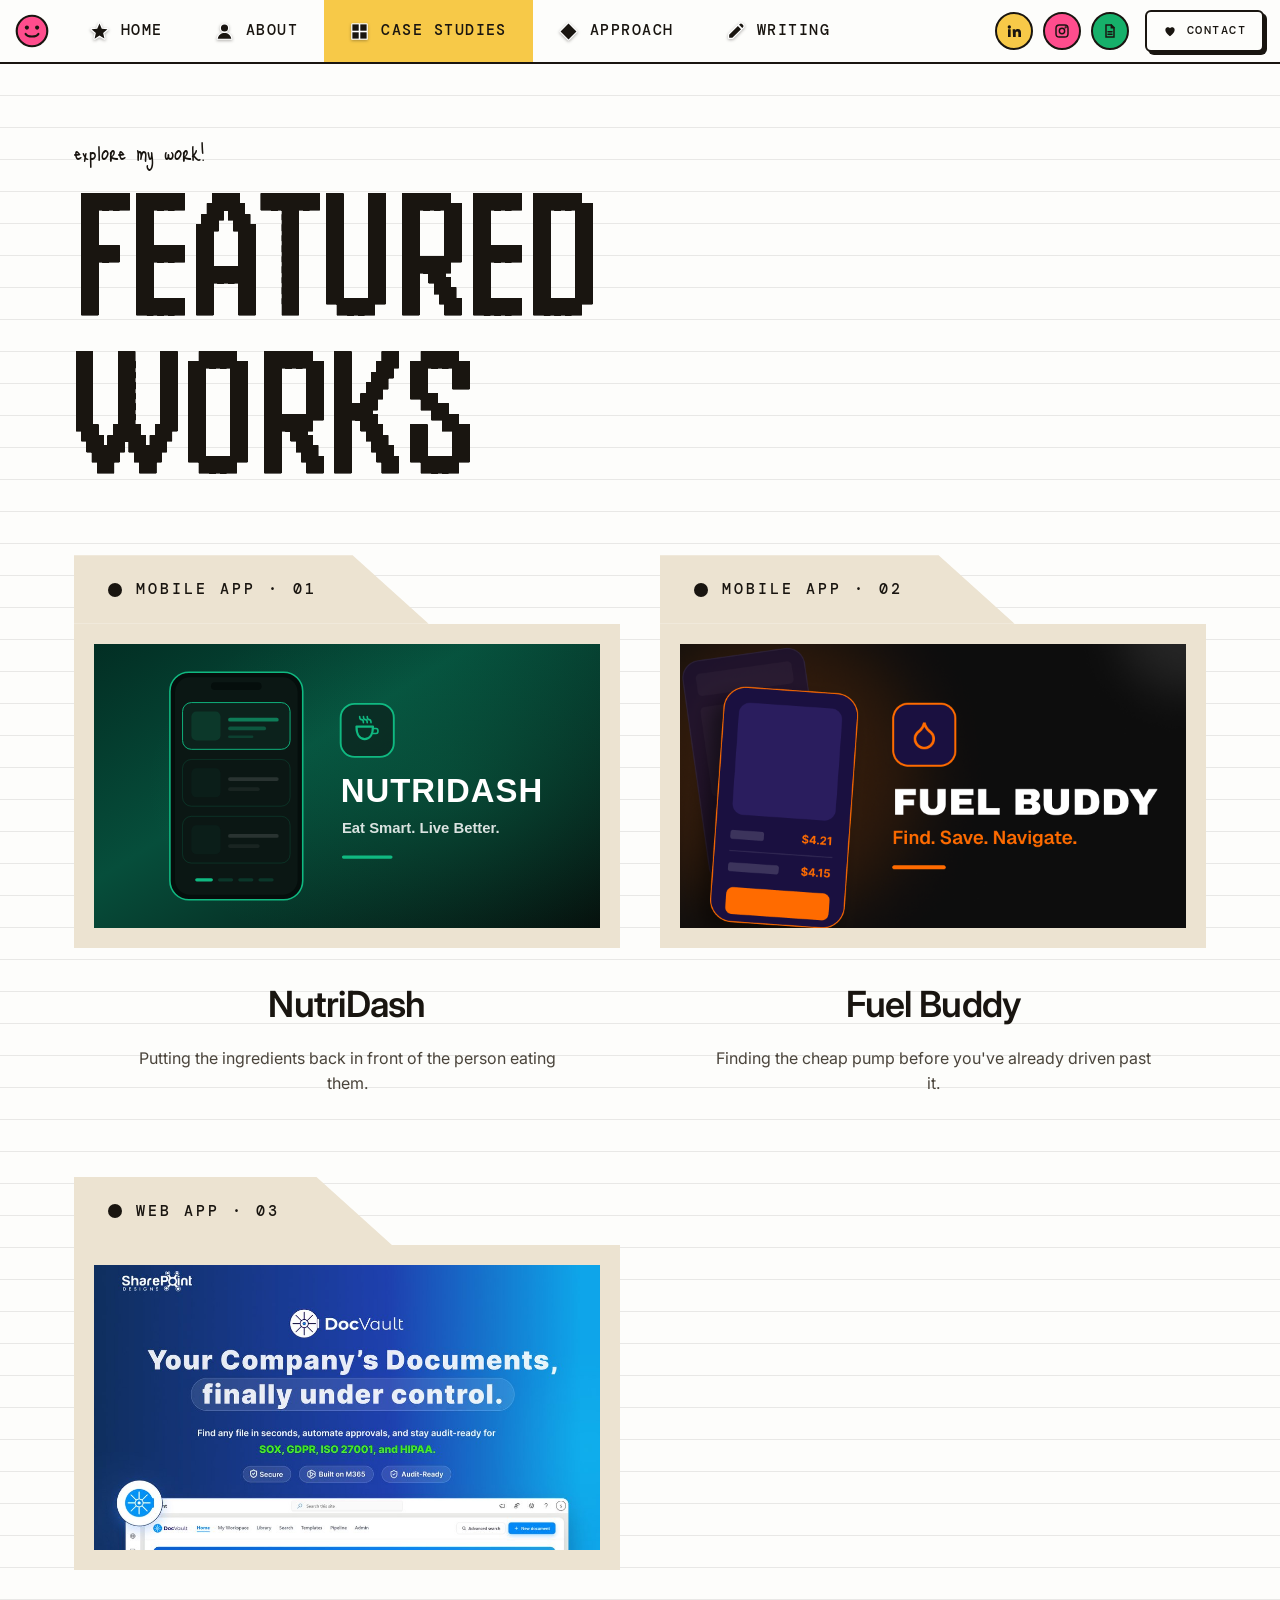
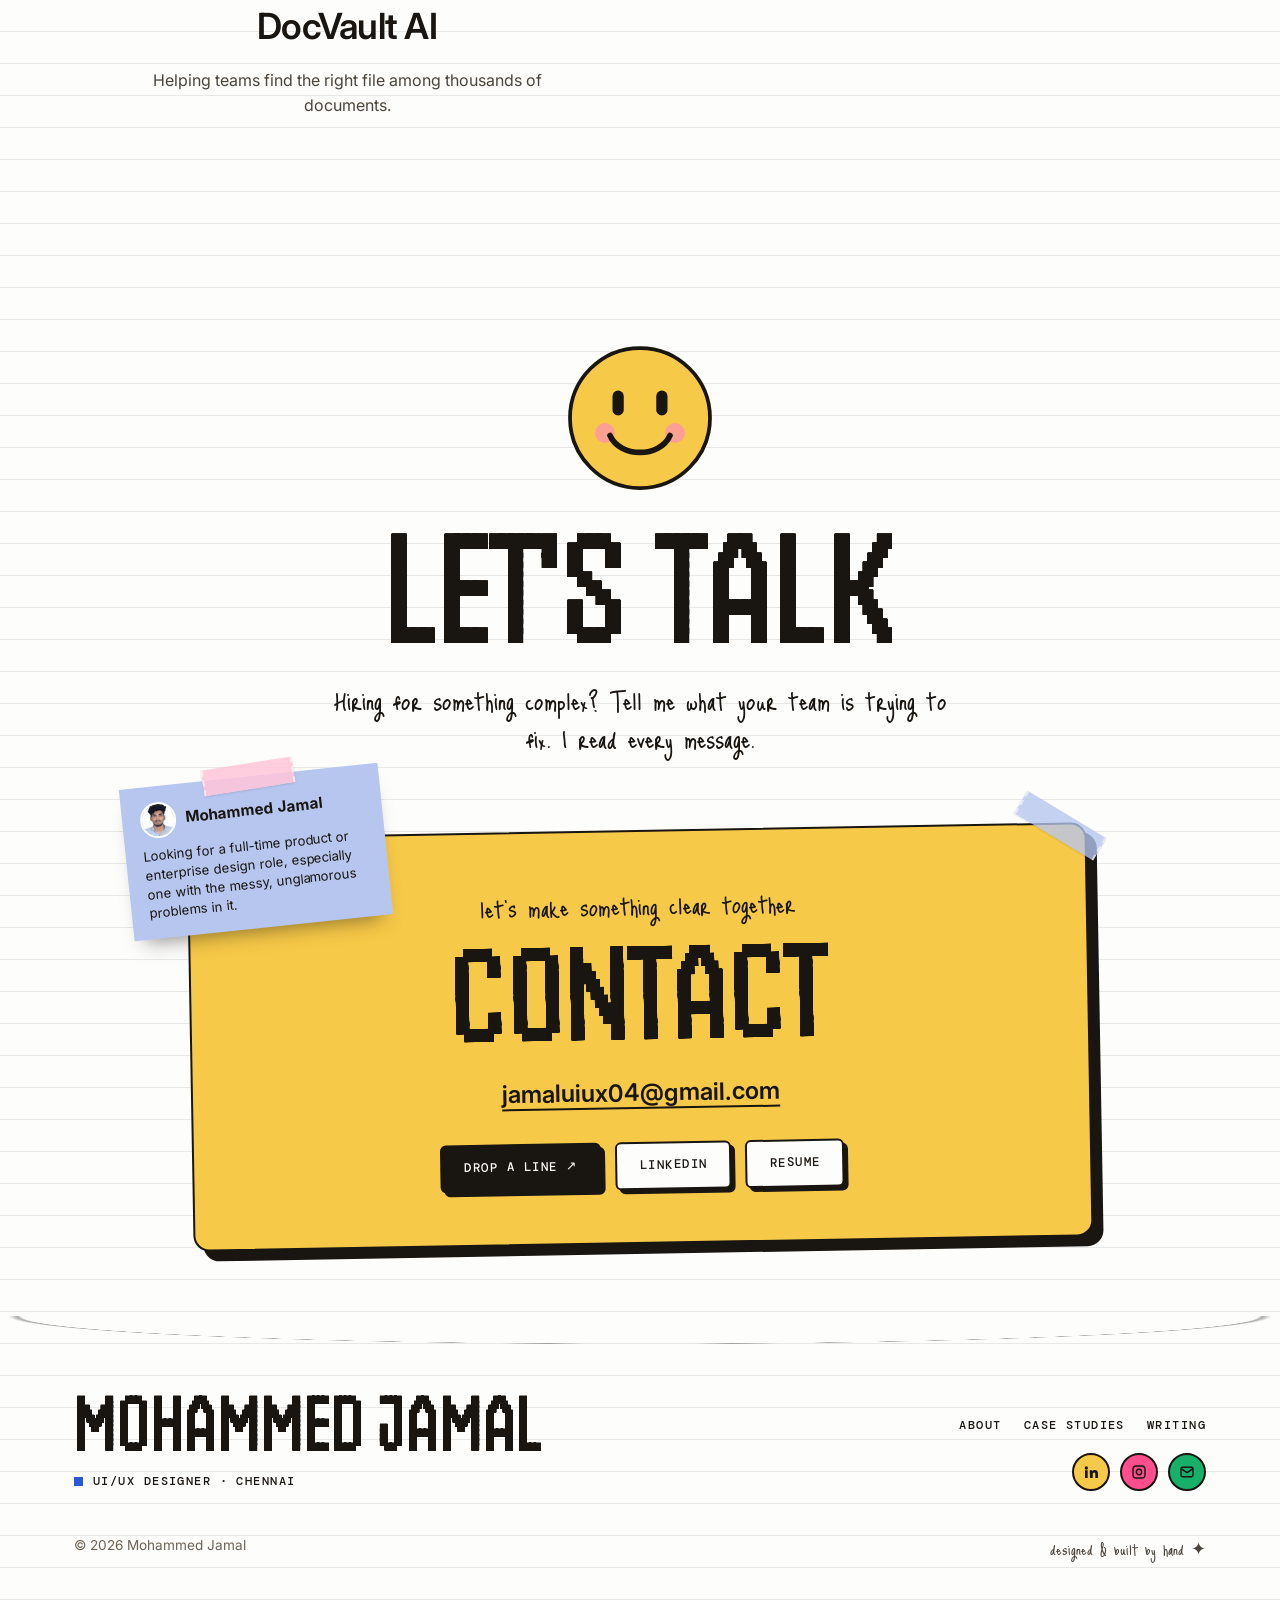
==== case-studies.html @ 912f5970 "Add a Case Studies page and make the About text readable The new case-studies.html lists the three p" ====
<!DOCTYPE html>
<html lang="en">
<head>
    <meta charset="UTF-8">
    <meta name="viewport" content="width=device-width, initial-scale=1.0">
    <title>Case Studies | Mohammed Jamal</title>
    <meta name="description" content="Case studies by Mohammed Jamal: NutriDash, Fuel Buddy and DocVault AI.">
    <link rel="icon" type="image/svg+xml" href="favicon.svg">
    <link rel="preconnect" href="https://fonts.googleapis.com">
    <link rel="preconnect" href="https://fonts.gstatic.com" crossorigin>
    <link href="https://fonts.googleapis.com/css2?family=Inter:wght@400;500;600;700&family=Just+Me+Again+Down+Here&family=Handjet:wght@100..900&family=DM+Mono:wght@400;500&display=swap" rel="stylesheet">
    <link rel="stylesheet" href="css/crayon.css?v=20">
</head>
<body>
    <a href="#main" class="skip">Skip to content</a>

    <!-- Nav -->
    <header class="nav">
        <div class="nav-left">
            <a href="index.html#top" class="nav-logo" aria-label="Mohammed Jamal, home">
                <svg viewBox="0 0 40 40" aria-hidden="true"><circle cx="20" cy="20" r="18" fill="#ff4d8d" stroke="#191510" stroke-width="2.5"/><circle cx="14" cy="16" r="2.4" fill="#191510"/><circle cx="26" cy="16" r="2.4" fill="#191510"/><path d="M12.5 23.5c2 4 13 4 15 0" fill="none" stroke="#191510" stroke-width="2.5" stroke-linecap="round"/></svg>
            </a>
            <ul class="nav-tabs">
                <li><a href="index.html#top"><svg viewBox="0 0 24 24" fill="currentColor" aria-hidden="true"><path d="m12 2 2.9 6.6 7.1.6-5.4 4.7 1.6 7L12 17.2 5.8 21l1.6-7L2 9.2l7.1-.6z"/></svg><span>Home</span></a></li>
                <li><a href="index.html#about"><svg viewBox="0 0 24 24" fill="currentColor" aria-hidden="true"><circle cx="12" cy="7.5" r="4.5"/><path d="M3.5 21c.8-4.6 4.2-7 8.5-7s7.7 2.4 8.5 7z"/></svg><span>About</span></a></li>
                <li><a href="case-studies.html" class="active" aria-current="page"><svg viewBox="0 0 24 24" fill="currentColor" aria-hidden="true"><rect x="3" y="3" width="8" height="8"/><rect x="13" y="3" width="8" height="8"/><rect x="3" y="13" width="8" height="8"/><rect x="13" y="13" width="8" height="8"/></svg><span>Case Studies</span></a></li>
                <li><a href="index.html#approach"><svg viewBox="0 0 24 24" fill="currentColor" aria-hidden="true"><path d="M12 2 22 12 12 22 2 12z"/></svg><span>Approach</span></a></li>
                <li><a href="index.html#writing"><svg viewBox="0 0 24 24" fill="currentColor" aria-hidden="true"><path d="M4 20h4L19 9l-4-4L4 16zM16.5 3.5l4 4 1-1a2 2 0 0 0 0-2.8l-1.2-1.2a2 2 0 0 0-2.8 0z"/></svg><span>Writing</span></a></li>
            </ul>
        </div>
        <div class="nav-right">
            <a class="social y" href="https://www.linkedin.com/in/mohammed-jamal-217b0b106" target="_blank" rel="noopener" aria-label="LinkedIn"><svg viewBox="0 0 24 24" fill="currentColor" aria-hidden="true"><path d="M4.98 3.5a2.5 2.5 0 1 1 0 5 2.5 2.5 0 0 1 0-5M3 9.5h4V21H3zm7 0h3.8v1.6h.1c.5-1 1.8-2 3.8-2 4 0 4.8 2.6 4.8 6V21h-4v-5.2c0-1.3 0-2.9-1.8-2.9s-2.1 1.4-2.1 2.8V21h-4z"/></svg></a>
            <a class="social p" href="https://www.instagram.com/jamal_bikon/" target="_blank" rel="noopener" aria-label="Instagram"><svg viewBox="0 0 24 24" fill="none" stroke="currentColor" stroke-width="2.2" aria-hidden="true"><rect x="3" y="3" width="18" height="18" rx="5"/><circle cx="12" cy="12" r="4"/><circle cx="17.5" cy="6.5" r=".6" fill="currentColor"/></svg></a>
            <a class="social g" href="assets/MohammedJamal_Resume.pdf" target="_blank" rel="noopener" aria-label="Resume (PDF)"><svg viewBox="0 0 24 24" fill="none" stroke="currentColor" stroke-width="2.2" stroke-linecap="round" aria-hidden="true"><path d="M14 3H6v18h12V7z"/><path d="M14 3v4h4M9 13h6M9 17h6"/></svg></a>
            <a class="btn btn-paper nav-contact" href="#contact"><svg width="14" height="14" viewBox="0 0 24 24" fill="currentColor" aria-hidden="true"><path d="M12 21s-8-5.2-8-11a4.5 4.5 0 0 1 8-2.8A4.5 4.5 0 0 1 20 10c0 5.8-8 11-8 11"/></svg>Contact</a>
            <button class="burger" id="burger" aria-label="Menu" aria-expanded="false" aria-controls="mobMenu"><span></span><span></span></button>
        </div>
    </header>
    <nav class="mob-menu" id="mobMenu" aria-label="Mobile">
        <a href="index.html#about">About</a>
        <a href="case-studies.html">Case Studies</a>
        <a href="index.html#approach">Approach</a>
        <a href="index.html#writing">Writing</a>
        <a href="#contact">Contact</a>
        <div class="mob-socials">
            <a class="social y" href="https://www.linkedin.com/in/mohammed-jamal-217b0b106" target="_blank" rel="noopener" aria-label="LinkedIn"><svg viewBox="0 0 24 24" fill="currentColor" aria-hidden="true"><path d="M4.98 3.5a2.5 2.5 0 1 1 0 5 2.5 2.5 0 0 1 0-5M3 9.5h4V21H3zm7 0h3.8v1.6h.1c.5-1 1.8-2 3.8-2 4 0 4.8 2.6 4.8 6V21h-4v-5.2c0-1.3 0-2.9-1.8-2.9s-2.1 1.4-2.1 2.8V21h-4z"/></svg></a>
            <a class="social p" href="https://www.instagram.com/jamal_bikon/" target="_blank" rel="noopener" aria-label="Instagram"><svg viewBox="0 0 24 24" fill="none" stroke="currentColor" stroke-width="2.2" aria-hidden="true"><rect x="3" y="3" width="18" height="18" rx="5"/><circle cx="12" cy="12" r="4"/></svg></a>
            <a class="social g" href="assets/MohammedJamal_Resume.pdf" target="_blank" rel="noopener" aria-label="Resume (PDF)"><svg viewBox="0 0 24 24" fill="none" stroke="currentColor" stroke-width="2.2" aria-hidden="true"><path d="M14 3H6v18h12V7z"/><path d="M14 3v4h4M9 13h6M9 17h6"/></svg></a>
        </div>
    </nav>

    <main id="main">
        <section class="sec cs-index">
            <div class="wrap">
                <p class="hand cs-kicker">explore my work!</p>
                <h1 class="pixel cs-title">Featured<br>Works</h1>
                <div class="cs-grid">
                <a class="cs-card rv" href="nutridash.html">
                    <span class="cs-tab"><span class="dot"></span>Mobile app · 01</span>
                    <span class="cs-frame">
                        <span class="cs-img"><img src="assets/nutridash/nutridash_banner.svg" alt="NutriDash app screens" loading="eager"></span>
                        <span class="see-lens" aria-hidden="true">See</span>
                    </span>
                    <span class="cs-text">
                        <span class="cs-name">NutriDash</span>
                        <span class="cs-line">Putting the ingredients back in front of the person eating them.</span>
                    </span>
                </a>
                <a class="cs-card rv" href="fuel-buddy.html">
                    <span class="cs-tab"><span class="dot"></span>Mobile app · 02</span>
                    <span class="cs-frame">
                        <span class="cs-img"><img src="assets/fuel-buddy/fuel_buddy_banner.png" alt="Fuel Buddy app screens" loading="eager"></span>
                        <span class="see-lens" aria-hidden="true">See</span>
                    </span>
                    <span class="cs-text">
                        <span class="cs-name">Fuel Buddy</span>
                        <span class="cs-line">Finding the cheap pump before you've already driven past it.</span>
                    </span>
                </a>
                <a class="cs-card rv" href="docvault.html">
                    <span class="cs-tab"><span class="dot"></span>Web app · 03</span>
                    <span class="cs-frame">
                        <span class="cs-img"><img src="assets/docvault/docvault_card.jpg" alt="DocVault AI dashboard" loading="lazy"></span>
                        <span class="see-lens" aria-hidden="true">See</span>
                    </span>
                    <span class="cs-text">
                        <span class="cs-name">DocVault AI</span>
                        <span class="cs-line">Helping teams find the right file among thousands of documents.</span>
                    </span>
                </a>
                </div>
            </div>
        </section>

        <!-- Contact -->
        <section class="sec contact" id="contact">
            <div class="wrap">
                <svg class="smiley" viewBox="0 0 120 120" aria-hidden="true"><circle cx="60" cy="60" r="56" fill="#f7c948" stroke="#191510" stroke-width="3"/><g class="blink"><rect x="38" y="38" width="9" height="20" rx="4.5" fill="#191510"/><rect x="73" y="38" width="9" height="20" rx="4.5" fill="#191510"/></g><circle cx="32" cy="72" r="8" fill="#ff8fb4" opacity=".7"/><circle cx="88" cy="72" r="8" fill="#ff8fb4" opacity=".7"/><path d="M36 74c8 18 40 18 48 0" fill="none" stroke="#191510" stroke-width="4.5" stroke-linecap="round"/></svg>
                <div class="neg-zone talk"><h2 class="pixel">Let's talk</h2><span class="negative" aria-hidden="true"><i></i><i></i><i></i><i></i></span></div>
                <p class="lead hand">Hiring for something complex? Tell me what your team is trying to fix. I read every message.</p>

                <div class="contact-stage">
                    <div class="me-card rv">
                        <span class="tape tc pink"></span>
                        <div class="who"><img src="assets/profile.jpg" alt="" width="36" height="36">Mohammed Jamal</div>
                        <p>Looking for a full-time product or enterprise design role, especially one with the messy, unglamorous problems in it.</p>
                    </div>
                    <div class="big-card">
                        <span class="tape tl"></span><span class="tape tr"></span>
                        <p class="hand">let's make something clear together</p>
                        <p class="pixel" aria-hidden="true">Contact</p>
                        <a class="email" href="mailto:jamaluiux04@gmail.com">jamaluiux04@gmail.com</a>
                        <div class="actions">
                            <a class="btn btn-ink" href="mailto:jamaluiux04@gmail.com">Drop a line ↗</a>
                            <a class="btn btn-paper" href="https://www.linkedin.com/in/mohammed-jamal-217b0b106" target="_blank" rel="noopener">LinkedIn</a>
                            <a class="btn btn-paper" href="assets/MohammedJamal_Resume.pdf" target="_blank" rel="noopener">Resume</a>
                        </div>
                    </div>
                </div>
            </div>
        </section>
    </main>

    <footer class="footer">
        <div class="wrap">
            <div class="footer-top">
                <div>
                    <div class="footer-name pixel">Mohammed Jamal</div>
                    <div class="footer-role mono">UI/UX Designer · Chennai</div>
                </div>
                <div class="footer-links">
                    <nav class="mono" aria-label="Footer">
                        <a href="index.html#about">About</a>
                        <a href="case-studies.html">Case Studies</a>
                        <a href="index.html#writing">Writing</a>
                    </nav>
                    <div class="socials">
                        <a class="social y" href="https://www.linkedin.com/in/mohammed-jamal-217b0b106" target="_blank" rel="noopener" aria-label="LinkedIn"><svg viewBox="0 0 24 24" fill="currentColor" aria-hidden="true"><path d="M4.98 3.5a2.5 2.5 0 1 1 0 5 2.5 2.5 0 0 1 0-5M3 9.5h4V21H3zm7 0h3.8v1.6h.1c.5-1 1.8-2 3.8-2 4 0 4.8 2.6 4.8 6V21h-4v-5.2c0-1.3 0-2.9-1.8-2.9s-2.1 1.4-2.1 2.8V21h-4z"/></svg></a>
                        <a class="social p" href="https://www.instagram.com/jamal_bikon/" target="_blank" rel="noopener" aria-label="Instagram"><svg viewBox="0 0 24 24" fill="none" stroke="currentColor" stroke-width="2.2" aria-hidden="true"><rect x="3" y="3" width="18" height="18" rx="5"/><circle cx="12" cy="12" r="4"/></svg></a>
                        <a class="social g" href="mailto:jamaluiux04@gmail.com" aria-label="Email"><svg viewBox="0 0 24 24" fill="none" stroke="currentColor" stroke-width="2.2" aria-hidden="true"><rect x="3" y="5" width="18" height="14" rx="2"/><path d="m3 7 9 6 9-6"/></svg></a>
                    </div>
                </div>
            </div>
            <div class="footer-bottom">
                <span>© 2026 Mohammed Jamal</span>
                <span class="made">designed &amp; built by hand ✦</span>
            </div>
        </div>
    </footer>

    <script src="js/crayon.js?v=20"></script>
</body>
</html>
---- css/crayon.css ----
/* ========================================
   Crayon: a scrapbook on lined paper
   ======================================== */
:root {
    --paper: #fdfdfb;
    --chrome: #ece3d1;
    --ink: #191510;
    --ink-2: #4a443b;
    --ink-3: #6b6356;
    --rule: rgba(25, 21, 16, .09);
    --tick: #c0b49d;

    --yellow: #f7c948;
    --yellow-soft: #f3e2ad;
    --blue: #2b57d6;
    --cyan: #b7c6ef;
    --pink: #ff4d8d;
    --pink-soft: #ffc6da;
    --mint: #a9dfc6;
    --green: #16b06a;
    --orange: #ff6a35;

    --ff: 'Inter', system-ui, -apple-system, sans-serif;
    --ff-pixel: 'Handjet', 'Arial Black', sans-serif;
    --ff-hand: 'Just Me Again Down Here', 'Segoe Print', 'Bradley Hand', cursive;
    --ff-mono: 'DM Mono', ui-monospace, Menlo, monospace;

    --line: 32px;
    --max-w: 1180px;
    --pad: 24px;
    --nav-h: 64px;
    --ease: cubic-bezier(.22, 1, .36, 1);
    --shadow: 4px 4px 0 var(--ink);
}

*, *::before, *::after { margin: 0; padding: 0; box-sizing: border-box; }
html { scroll-behavior: smooth; scroll-padding-top: calc(var(--nav-h) + 16px); }
body {
    font-family: var(--ff);
    color: var(--ink);
    background-color: var(--paper);
    background-image: repeating-linear-gradient(to bottom, transparent 0 calc(var(--line) - 1px), var(--rule) calc(var(--line) - 1px) var(--line));
    line-height: 1.6;
    overflow-x: hidden;
    -webkit-font-smoothing: antialiased;
}
::selection { background: var(--yellow); color: var(--ink); }
a { color: inherit; }
img { max-width: 100%; display: block; }
ul, ol { list-style: none; }
main { overflow-x: clip; }
button { font: inherit; color: inherit; background: none; border: 0; cursor: pointer; }
:focus-visible { outline: 3px solid var(--blue); outline-offset: 3px; border-radius: 4px; }
.wrap { max-width: var(--max-w); margin: 0 auto; padding: 0 var(--pad); }
.sr-only { position: absolute; width: 1px; height: 1px; overflow: hidden; clip: rect(0 0 0 0); white-space: nowrap; }
.skip { position: absolute; left: 12px; top: -60px; z-index: 200; background: var(--ink); color: var(--paper); padding: 10px 16px; border-radius: 6px; }
.skip:focus { top: 12px; }

/* ---------- Type ---------- */
.pixel {
    font-family: var(--ff-pixel);
    font-weight: 700;
    text-transform: uppercase;
    line-height: .88;
    letter-spacing: .01em;
}
.hand { font-family: var(--ff-hand); font-weight: 400; line-height: 1.25; }
.mono { font-family: var(--ff-mono); font-weight: 500; text-transform: uppercase; letter-spacing: .12em; font-size: .75rem; }

.sec { position: relative; padding: 112px 0; }
.sec-head { text-align: center; margin-bottom: 64px; }
.sec-head .scribble { font-size: 1.6rem; display: inline-block; transform: rotate(-3deg); margin-bottom: 8px; }
.sec-head h2 { font-size: clamp(3.4rem, 10.5vw, 8rem); }
.sec-head .tape-note { margin-top: 24px; }

/* ---------- Bits of paper ---------- */
.tape {
    position: absolute;
    width: 92px; height: 26px;
    background: rgba(183, 198, 239, .78);
    border-left: 2px dashed rgba(255, 255, 255, .55);
    border-right: 2px dashed rgba(255, 255, 255, .55);
    box-shadow: 0 1px 2px rgba(25, 21, 16, .12);
    z-index: 3;
    pointer-events: none;
}
.tape.pink { background: rgba(255, 198, 218, .85); }
.tape.yellow { background: rgba(243, 226, 173, .9); }
.tape.mint { background: rgba(169, 223, 198, .85); }
.tape.tl { top: -12px; left: -22px; transform: rotate(-32deg); }
.tape.tr { top: -12px; right: -22px; transform: rotate(32deg); }
.tape.tc { top: -13px; left: 50%; transform: translateX(-50%) rotate(-3deg); }

.tape-note {
    display: inline-block;
    max-width: 440px;
    padding: 10px 22px;
    background: var(--yellow-soft);
    font-size: .9rem;
    line-height: 1.45;
    transform: rotate(-1.5deg);
    box-shadow: 0 2px 0 rgba(25, 21, 16, .08);
    clip-path: polygon(0 4%, 3% 0, 97% 3%, 100% 0, 99% 50%, 100% 100%, 96% 97%, 3% 100%, 0 96%, 1% 50%);
}

.sticky {
    position: absolute;
    padding: 6px 14px;
    font-family: var(--ff-mono);
    font-weight: 500;
    font-size: .72rem;
    letter-spacing: .1em;
    text-transform: uppercase;
    border: 1.5px solid var(--ink);
    border-radius: 6px;
    box-shadow: 2px 2px 0 var(--ink);
    white-space: nowrap;
}
/* Mono stickers are pills with a thick white border, like the reference */
.sticky:not(.hand-note) {
    padding: 8px 18px;
    border: 3px solid #fff;
    border-radius: 999px;
    box-shadow: 0 2px 6px rgba(25, 21, 16, .22);
}
.sticky.hand-note { font-family: var(--ff-hand); font-size: 1.25rem; font-weight: 400; text-transform: none; letter-spacing: 0; padding: 4px 14px; }
/* Handwritten notes are plain paper: square corners, no outline, soft shadow */
.sticky.hand-note { padding: 10px 20px; border: 0; border-radius: 0; box-shadow: 0 3px 8px rgba(25, 21, 16, .2); }

.polaroid {
    position: relative;
    background: #fff;
    padding: 12px 12px 44px;
    box-shadow: 0 1px 2px rgba(25, 21, 16, .1), 0 12px 28px -12px rgba(25, 21, 16, .35);
}
.polaroid img { width: 100%; height: 100%; object-fit: cover; aspect-ratio: 4 / 5; }
.polaroid figcaption { position: absolute; left: 0; right: 0; bottom: 10px; text-align: center; font-family: var(--ff-hand); font-size: 1.15rem; color: var(--ink-2); }

/* ---------- Buttons ---------- */
.btn {
    display: inline-flex; align-items: center; gap: 10px;
    padding: 12px 22px;
    font-family: var(--ff-mono); font-weight: 500; font-size: .78rem;
    letter-spacing: .12em; text-transform: uppercase; text-decoration: none;
    border: 2px solid var(--ink);
    border-radius: 6px;
    box-shadow: var(--shadow);
    transition: transform .15s ease, box-shadow .15s ease, background-color .15s;
}
.btn:hover { transform: translate(-2px, -2px); box-shadow: 6px 6px 0 var(--ink); }
.btn:active { transform: translate(2px, 2px); box-shadow: 1px 1px 0 var(--ink); }
.btn-ink { background: var(--ink); color: var(--paper); }
.btn-ink .btn-icon { display: grid; place-items: center; width: 22px; height: 22px; background: var(--blue); border-radius: 3px; }
.btn-paper { background: var(--paper); color: var(--ink); }
.btn-yellow { background: var(--yellow); color: var(--ink); }
/* Hero CTA from the reference: ink block that empties on hover, icon square turns pink */
.btn-cta {
    display: inline-flex; align-items: center; gap: 12px;
    padding: 10px 24px 10px 10px;
    font-family: var(--ff-mono); font-weight: 500; font-size: .875rem;
    letter-spacing: .2em; text-transform: uppercase; text-decoration: none;
    color: #fff; background: var(--ink);
    border: 2px solid var(--ink);
    transition: background-color .2s, color .2s;
}
.btn-cta .cta-icon {
    display: grid; place-items: center;
    width: 36px; height: 36px;
    color: var(--ink); background: var(--blue);
    transition: background-color .2s, color .2s;
}
.btn-cta .cta-icon svg { width: 16px; height: 16px; }
.btn-cta:hover, .btn-cta:focus-visible { background: transparent; color: var(--ink); }
.btn-cta:hover .cta-icon, .btn-cta:focus-visible .cta-icon { background: var(--pink); color: var(--blue); }
/* Secondary: the same button inverted, fills with ink on hover */
.btn-cta.ghost { background: transparent; color: var(--ink); }
.btn-cta.ghost .cta-icon { background: var(--yellow); }
.btn-cta.ghost:hover, .btn-cta.ghost:focus-visible { background: var(--ink); color: #fff; }

.link-arrow {
    font-family: var(--ff-mono); font-weight: 500; font-size: .78rem;
    letter-spacing: .14em; text-transform: uppercase;
    text-decoration: underline; text-underline-offset: 6px; text-decoration-thickness: 2px;
}

/* ========================================
   Intro: "You found me!"
   ======================================== */
.intro {
    position: fixed; inset: 0; z-index: 150;
    display: grid; place-items: center;
    background-color: var(--paper);
    background-image: inherit;
    cursor: pointer;
    transition: opacity .5s ease, visibility .5s;
}
.intro.done { opacity: 0; visibility: hidden; }
.intro-chip {
    font-size: clamp(1.6rem, 4vw, 2.6rem); font-weight: 600;
    padding: 8px 22px;
    background: var(--yellow);
    border: 2px solid var(--ink);
    border-radius: 10px;
    box-shadow: var(--shadow);
    transform: rotate(-2deg) scale(.9);
    animation: chipIn .5s var(--ease) forwards;
}
.intro-chip .caret { display: inline-block; width: 3px; height: .9em; background: var(--ink); margin-left: 3px; vertical-align: -.1em; animation: blink .8s steps(1) infinite; }
@keyframes chipIn { to { transform: rotate(-2deg) scale(1); } }
@keyframes blink { 50% { opacity: 0; } }

/* ========================================
   Nav
   ======================================== */
.nav {
    position: sticky; top: 0; z-index: 100;
    height: var(--nav-h);
    display: flex; align-items: stretch; justify-content: space-between;
    background: rgba(253, 253, 251, .95);
    backdrop-filter: blur(6px);
    border-bottom: 2px solid var(--ink);
}
.nav-left { display: flex; align-items: stretch; }
.nav-logo {
    display: grid; place-items: center;
    width: var(--nav-h);
    text-decoration: none;
}
.nav-logo svg { width: 34px; height: 34px; transition: transform .3s var(--ease); }
.nav-logo:hover svg { transform: rotate(-14deg) scale(1.08); }
/* Flat tabs, no dividers: yellow when active, chrome beige on hover */
.nav-tabs { display: flex; list-style: none; }
.nav-tabs a {
    height: 100%;
    display: flex; align-items: center; gap: 12px;
    padding: 0 26px;
    font-family: var(--ff-mono); font-weight: 500; font-size: .92rem;
    letter-spacing: .1em; text-transform: uppercase; text-decoration: none;
    color: var(--ink);
    transition: background-color .15s;
}
.nav-tabs a svg {
    width: 19px; height: 19px; overflow: visible;
    stroke: #fff; stroke-width: 3; stroke-linejoin: round; paint-order: stroke;
    filter: drop-shadow(0 1.5px 1.5px rgba(25, 21, 16, .35));
}
.nav-tabs a:hover { background: var(--chrome); }
.nav-tabs a.active { background: var(--yellow); }
.nav-right { display: flex; align-items: center; gap: 10px; padding: 0 16px; }
.social {
    display: grid; place-items: center;
    width: 38px; height: 38px;
    border: 2px solid var(--ink); border-radius: 50%;
    transition: transform .2s var(--ease);
}
.social svg { width: 16px; height: 16px; }
.social:hover { transform: translateY(-3px) rotate(-8deg); }
.social.y { background: var(--yellow); }
.social.p { background: var(--pink); }
.social.g { background: var(--green); }
.nav-contact { padding: 9px 16px; margin-left: 6px; box-shadow: 3px 3px 0 var(--ink); }
.burger { display: none; width: var(--nav-h); border-left: 2px solid var(--ink); }
.burger span { display: block; width: 22px; height: 2px; margin: 5px auto; background: var(--ink); transition: transform .25s; }
.burger[aria-expanded="true"] span:first-child { transform: translateY(3.5px) rotate(45deg); }
.burger[aria-expanded="true"] span:last-child { transform: translateY(-3.5px) rotate(-45deg); }
.mob-menu {
    position: fixed; top: var(--nav-h); left: 0; right: 0; z-index: 99;
    display: none; flex-direction: column;
    background: var(--paper);
    border-bottom: 2px solid var(--ink);
}
.mob-menu.open { display: flex; }
.mob-menu a {
    padding: 18px var(--pad);
    font-family: var(--ff-mono); font-weight: 500; font-size: .85rem;
    letter-spacing: .12em; text-transform: uppercase; text-decoration: none;
    border-top: 1.5px solid var(--rule);
}
.mob-menu .mob-socials { display: flex; gap: 10px; padding: 16px var(--pad) 20px; }

/* ========================================
   Hero
   ======================================== */
.hero {
    position: relative;
    min-height: calc(100svh - var(--nav-h));
    display: flex; flex-direction: column; align-items: center; justify-content: center;
    padding: 72px var(--pad) 88px;
    text-align: center;
}
.name-stage { position: relative; display: inline-block; margin: 0 auto; }
.name-stage .my-name { font-size: 1.7rem; display: block; margin-bottom: 4px; transform: rotate(-2deg); }
.select-box {
    position: relative;
    padding: 18px 34px 10px;
    border: 2px solid var(--orange);
    background: rgba(255, 255, 255, .6);
}
.select-box .handle {
    position: absolute; width: 11px; height: 11px;
    background: #fff; border: 2px solid var(--orange);
}
.handle.h1 { top: -6px; left: -6px; } .handle.h2 { top: -6px; right: -6px; }
.handle.h3 { bottom: -6px; left: -6px; } .handle.h4 { bottom: -6px; right: -6px; }
.select-box .dims {
    position: absolute; left: 50%; bottom: -28px; transform: translateX(-50%);
    font-family: var(--ff-mono); font-size: .62rem; font-weight: 500;
    color: #fff; background: var(--orange);
    padding: 2px 6px; border-radius: 3px;
}
.hero-name { font-size: clamp(5.6rem, 20vw, 14rem); letter-spacing: -.06em; }

.name-stage .s1 { top: 10px; left: -150px; background: var(--mint); transform: rotate(-7deg); }
.name-stage .s2 { top: 4px; right: -170px; background: var(--yellow-soft); transform: rotate(6deg); }
.name-stage .s3 { bottom: -46px; left: -128px; background: var(--yellow); transform: rotate(-4deg); }
.name-stage .s4 { bottom: -54px; right: -118px; background: var(--mint); transform: rotate(5deg); }
.name-stage .arrow { position: absolute; width: 46px; height: 46px; color: var(--ink); }
.name-stage .a1 { bottom: -22px; left: -40px; }
.name-stage .a2 { bottom: -26px; right: -38px; transform: scaleX(-1); }

.status {
    display: inline-flex; align-items: center; gap: 10px;
    margin-top: 54px;
    font-family: var(--ff-mono); font-weight: 500; font-size: .72rem;
    letter-spacing: .14em; text-transform: uppercase;
}
.status .dot { width: 10px; height: 10px; border-radius: 50%; background: var(--green); box-shadow: 0 0 0 4px rgba(22, 176, 106, .2); animation: pulse 2s ease-in-out infinite; }
@keyframes pulse { 50% { box-shadow: 0 0 0 8px rgba(22, 176, 106, 0); } }

.hero-line {
    max-width: 860px;
    margin-top: 22px;
    font-size: clamp(1.9rem, 4.6vw, 3.6rem);
    font-weight: 600;
    line-height: 1.12;
    letter-spacing: -.025em;
}
.hero-sub { max-width: 620px; margin-top: 22px; color: var(--ink-2); font-size: 1.06rem; }
.hero-ctas { display: flex; flex-wrap: wrap; justify-content: center; gap: 16px; margin-top: 34px; }

.avatar {
    position: absolute;
    width: 92px; height: 92px;
    border-radius: 50%;
    border: 3px solid var(--orange);
    padding: 4px;
    background: var(--paper);
}
.avatar img { width: 100%; height: 100%; border-radius: 50%; object-fit: cover; }
.avatar .tag {
    position: absolute; bottom: -10px; left: 50%; transform: translateX(-50%);
    background: var(--orange); color: #fff;
    font-family: var(--ff-mono); font-size: .58rem; font-weight: 500; letter-spacing: .08em;
    padding: 2px 7px; border-radius: 3px; white-space: nowrap;
}
.avatar.left { left: 7%; top: 56%; }
.avatar.right { right: 7%; top: 60%; border-color: var(--blue); }
.avatar.right .tag { background: var(--blue); }
.float { animation: float 6s ease-in-out infinite; }
.float.slow { animation-duration: 8s; animation-delay: -2s; }
@keyframes float { 50% { transform: translateY(-12px); } }

/* ========================================
   About
   ======================================== */
.about-scribble { position: absolute; top: 40px; left: max(var(--pad), calc(50% - 560px)); font-size: 1.5rem; transform: rotate(-4deg); }
.about-grid { display: grid; grid-template-columns: 250px 1fr 270px; gap: 56px; align-items: center; }
.about .polaroid.p-left { transform: rotate(-5deg); }
.about .polaroid.p-right { transform: rotate(4deg); }
.boxed-title {
    display: inline-block;
    padding: 4px 18px;
    font-size: 1.5rem; font-weight: 600;
    border: 2px solid var(--ink); border-radius: 6px;
    background: #fff;
    box-shadow: 3px 3px 0 var(--ink);
    margin-bottom: 26px;
}
/* About copy matches the hero sub-line: Inter, centred, soft ink */
.about-copy { max-width: 36rem; margin-inline: auto; text-align: center; }
.about-copy .pull { font-size: clamp(1.3rem, 2vw, 1.55rem); font-weight: 600; line-height: 1.4; letter-spacing: -.01em; color: var(--ink); }
.about-copy .body { margin-top: 18px; font-size: 1.06rem; line-height: 1.7; color: var(--ink-2); }
.about-copy .pull + .body { margin-top: 22px; }
.hl { background: linear-gradient(transparent 55%, var(--yellow) 55% 90%, transparent 90%); padding: 0 2px; }
.hl.pink { background: linear-gradient(transparent 55%, var(--pink-soft) 55% 90%, transparent 90%); }
.hl.mint { background: linear-gradient(transparent 55%, var(--mint) 55% 90%, transparent 90%); }

.stats { display: flex; justify-content: center; flex-wrap: wrap; gap: 22px; margin-top: 64px; }
.stat {
    position: relative;
    width: 200px; padding: 22px 18px 18px;
    text-align: center;
    box-shadow: 0 10px 18px -12px rgba(25, 21, 16, .45);
}
.stat:nth-child(1) { background: var(--yellow-soft); transform: rotate(-3deg); }
.stat:nth-child(2) { background: var(--pink-soft); transform: rotate(2deg); }
.stat:nth-child(3) { background: var(--mint); transform: rotate(-1.5deg); }
.stat-num { font-size: 4.2rem; }
.stat-label { font-size: .88rem; color: var(--ink-2); margin-top: 6px; line-height: 1.35; }

.chips { display: flex; flex-wrap: wrap; justify-content: center; gap: 14px; margin-top: 48px; }
.chip {
    display: inline-flex; align-items: center;
    font-size: 1.02rem; font-weight: 600;
    clip-path: polygon(0 8%, 4% 0, 96% 6%, 100% 0, 98% 50%, 100% 100%, 95% 94%, 5% 100%, 0 92%, 2% 50%);
}
.chip span { padding: 9px 20px; }
.chip i { font-style: normal; display: grid; place-items: center; width: 44px; align-self: stretch; filter: saturate(1.2); }
.chip.c1 { background: var(--yellow); } .chip.c1 i { background: #e8b82e; }
.chip.c2 { background: var(--green); color: #fff; } .chip.c2 i { background: var(--pink); }
.chip.c3 { background: var(--pink); color: #fff; } .chip.c3 i { background: var(--green); }
.chip.c4 { background: var(--blue); color: #fff; } .chip.c4 i { background: var(--yellow); }
.chip.c5 { background: var(--orange); color: var(--ink); } .chip.c5 i { background: var(--cyan); }
.chip.c6 { background: var(--cyan); } .chip.c6 i { background: var(--orange); }

/* ========================================
   Work: stacked folder cards
   ======================================== */
.work-stack { display: flex; flex-direction: column; gap: 56px; padding-bottom: 40px; }
.folder {
    --card: var(--blue);
    --card-ink: #fff;
    position: sticky;
    top: calc(var(--nav-h) + 24px + var(--i, 0) * 56px);
    padding-top: 44px;
}
.folder-tab {
    position: absolute; top: 0; left: 0;
    height: 46px; padding: 0 64px 0 26px;
    display: flex; align-items: center; gap: 10px;
    background: var(--card); color: var(--card-ink);
    clip-path: polygon(0 0, calc(100% - 46px) 0, 100% 100%, 0 100%);
    font-family: var(--ff-mono); font-weight: 500; font-size: .8rem; letter-spacing: .16em; text-transform: uppercase;
}
.folder-body {
    display: grid; grid-template-columns: 1fr 1.05fr; gap: 48px; align-items: center;
    min-height: 480px;
    padding: 52px 52px 56px;
    background: var(--card); color: var(--card-ink);
    border-radius: 0 10px 10px 10px;
    box-shadow: 0 -10px 30px -18px rgba(25, 21, 16, .5);
}
.folder.f-nutri { --card: var(--ink); --card-ink: #fdfdfb; --accent: #34d399; }
.folder.f-fuel { --card: var(--orange); --card-ink: var(--ink); --accent: var(--ink); }
.folder.f-doc { --card: var(--blue); --card-ink: #fff; --accent: var(--yellow); }
.folder-meta { display: flex; align-items: center; gap: 10px; font-family: var(--ff-mono); font-size: .76rem; font-weight: 500; letter-spacing: .14em; text-transform: uppercase; }
.folder-meta .dot { width: 9px; height: 9px; border-radius: 50%; background: var(--accent, currentColor); }
.folder h3 { font-size: clamp(2.6rem, 5.4vw, 4.4rem); font-weight: 600; letter-spacing: -.035em; line-height: 1; margin: 18px 0 18px; }
.folder p { font-size: 1.08rem; line-height: 1.6; max-width: 460px; opacity: .92; }
.folder .link-arrow { display: inline-block; margin-top: 28px; text-decoration-color: var(--accent); }
.folder-tags { display: flex; flex-wrap: wrap; gap: 8px; margin-top: 30px; }
.folder-tags span {
    padding: 4px 12px;
    font-family: var(--ff-mono); font-size: .66rem; font-weight: 500; letter-spacing: .1em; text-transform: uppercase;
    border: 1.5px solid currentColor; border-radius: 999px;
    opacity: .85;
}
.folder-shot { position: relative; transform: rotate(2deg); transition: transform .35s var(--ease); }
.folder:hover .folder-shot { transform: rotate(0deg) scale(1.02); }
.folder-shot .frame { background: #fff; padding: 10px; box-shadow: 0 20px 40px -16px rgba(0, 0, 0, .5); }
.folder-shot img { width: 100%; aspect-ratio: 16 / 10.5; object-fit: cover; }
.folder-shot .frame.duo { display: grid; grid-template-columns: 1fr 1fr; gap: 8px; background: #0d1a14; }
.folder-shot .frame.duo img { aspect-ratio: 9 / 13; object-position: top; }
.folder a.cover { position: absolute; inset: 0; z-index: 4; }
.folder a.cover:focus-visible { outline-offset: -6px; }

/* ========================================
   Approach: sticky notes
   ======================================== */
.notes { display: grid; grid-template-columns: repeat(4, 1fr); gap: 28px; }
.note {
    position: relative;
    min-height: 250px;
    padding: 30px 24px 26px;
    box-shadow: 0 14px 22px -14px rgba(25, 21, 16, .45);
    transition: transform .3s var(--ease);
}
.note:nth-child(1) { background: var(--yellow); transform: rotate(-2.5deg); }
.note:nth-child(2) { background: var(--pink-soft); transform: rotate(1.8deg); margin-top: 28px; }
.note:nth-child(3) { background: var(--mint); transform: rotate(-1.2deg); }
.note:nth-child(4) { background: var(--cyan); transform: rotate(2.4deg); margin-top: 22px; }
.note:hover { transform: rotate(0) translateY(-6px); }
.note-num { font-size: 3.2rem; }
.note h3 { font-family: var(--ff-hand); font-weight: 400; font-size: 2.1rem; line-height: 1; margin: 12px 0 10px; }
.note p { font-size: .95rem; line-height: 1.55; color: var(--ink); }

/* ========================================
   Practice
   ======================================== */
.practice-grid { display: grid; grid-template-columns: 1.25fr 1fr; gap: 48px; align-items: start; }
.job {
    position: relative;
    background: #fff;
    border: 2px solid var(--ink);
    border-radius: 10px;
    box-shadow: 6px 6px 0 var(--ink);
    padding: 34px 34px 30px;
}
.job-when { display: inline-block; background: var(--yellow); padding: 4px 12px; border: 1.5px solid var(--ink); border-radius: 4px; transform: rotate(-2deg); }
.job h3 { font-size: 2rem; font-weight: 600; letter-spacing: -.02em; margin-top: 18px; }
.job .role { font-family: var(--ff-hand); font-size: 1.5rem; color: var(--blue); }
.job p { margin-top: 14px; color: var(--ink-2); }
.job .folder-tags span { border-color: var(--ink); opacity: 1; }
.toolbox h3 { font-family: var(--ff-hand); font-weight: 400; font-size: 2rem; transform: rotate(-2deg); margin-bottom: 22px; }
.tools { display: grid; grid-template-columns: repeat(3, 1fr); gap: 26px 18px; }
.tool {
    position: relative;
    display: flex; flex-direction: column; align-items: center; gap: 8px;
    padding: 16px 8px 12px;
    background: #fff;
    box-shadow: 0 6px 14px -8px rgba(25, 21, 16, .4);
    font-size: .8rem; font-weight: 600;
}
.tool:nth-child(odd) { transform: rotate(-2deg); }
.tool:nth-child(even) { transform: rotate(2deg); }
.tool img { width: 34px; height: 34px; object-fit: contain; }
.tool .tape { width: 54px; height: 16px; }

/* ========================================
   Writing
   ======================================== */
.cards3 { display: grid; grid-template-columns: repeat(3, 1fr); gap: 32px; }
.index-card {
    position: relative;
    display: flex; flex-direction: column;
    padding: 30px 26px 24px;
    background-color: #fff;
    background-image: linear-gradient(to bottom, transparent 54px, rgba(255, 77, 141, .45) 54px 56px, transparent 56px),
        repeating-linear-gradient(to bottom, transparent 0 27px, rgba(43, 87, 214, .14) 27px 28px);
    background-position: 0 0, 0 56px;
    box-shadow: 0 14px 24px -16px rgba(25, 21, 16, .5);
    text-decoration: none;
    transition: transform .3s var(--ease);
}
.index-card:nth-child(1) { transform: rotate(-1.5deg); }
.index-card:nth-child(2) { transform: rotate(1deg); }
.index-card:nth-child(3) { transform: rotate(-.5deg); }
.index-card:hover { transform: rotate(0) translateY(-6px); }
.index-card .mono { color: var(--ink-3); }
.index-card h3 { margin-top: 34px; font-size: 1.22rem; font-weight: 600; line-height: 1.35; letter-spacing: -.01em; }
.index-card p { margin-top: 12px; font-size: .94rem; color: var(--ink-2); line-height: 1.75; flex: 1; }
.index-card .read { margin-top: 18px; font-family: var(--ff-hand); font-size: 1.3rem; color: var(--blue); }

/* ========================================
   Field notes
   ======================================== */
.wall { display: grid; grid-template-columns: repeat(6, 1fr); gap: 20px; align-items: start; }
.wall .polaroid { padding: 9px 9px 30px; transition: transform .3s var(--ease); }
.wall .polaroid:nth-child(odd) { transform: rotate(-3deg); }
.wall .polaroid:nth-child(even) { transform: rotate(3deg) translateY(26px); }
.wall .polaroid:hover { transform: rotate(0) scale(1.06); z-index: 5; }
.wall-foot { text-align: center; margin-top: 64px; }
.wall-foot a { font-family: var(--ff-hand); font-size: 1.5rem; }

/* ========================================
   Contact
   ======================================== */
.contact { text-align: center; padding-bottom: 72px; }
.smiley { display: block; width: 150px; height: 150px; margin: 0 auto 26px; animation: smiley-sway 4s ease-in-out infinite; }
@keyframes smiley-sway { 25% { transform: rotate(-6deg); } 75% { transform: rotate(6deg); } }
.contact h2 { font-size: clamp(4rem, 13vw, 10rem); }
.contact .lead { font-size: clamp(1.4rem, 2.6vw, 1.9rem); max-width: 640px; margin: 22px auto 0; }
.contact-stage { position: relative; max-width: 900px; margin: 72px auto 0; }
.big-card {
    position: relative;
    padding: 56px 32px 52px;
    background: var(--yellow);
    border: 2px solid var(--ink);
    border-radius: 16px;
    box-shadow: 10px 10px 0 var(--ink);
    transform: rotate(-1deg);
}
.big-card .hand { font-size: 1.8rem; }
.big-card .pixel { font-size: clamp(4rem, 12vw, 8.5rem); margin: 10px 0 20px; }
.big-card .email { display: inline-block; font-size: clamp(1.05rem, 2.4vw, 1.5rem); font-weight: 600; text-decoration-thickness: 2px; text-underline-offset: 6px; word-break: break-all; }
.big-card .actions { display: flex; flex-wrap: wrap; justify-content: center; gap: 14px; margin-top: 30px; }
.me-card {
    position: absolute; top: -54px; left: -64px; z-index: 4;
    width: 260px; padding: 16px 18px;
    text-align: left;
    background: var(--cyan);
    transform: rotate(-6deg);
    box-shadow: 0 14px 20px -12px rgba(25, 21, 16, .5);
}
.me-card .who { display: flex; align-items: center; gap: 10px; font-weight: 700; font-size: .95rem; }
.me-card .who img { width: 36px; height: 36px; border-radius: 50%; object-fit: cover; border: 2px solid #fff; }
.me-card p { font-size: .82rem; line-height: 1.45; margin-top: 8px; }

/* ========================================
   Footer
   ======================================== */
.footer { position: relative; padding: 72px 0 36px; }
.footer::before {
    content: ""; position: absolute; top: 0; left: 0; right: 0; height: 40px;
    background: radial-gradient(ellipse 70% 100% at 50% 0, transparent 69%, var(--ink) 69.5%, transparent 70.5%);
    opacity: .35;
}
.footer-top { display: flex; justify-content: space-between; align-items: flex-end; gap: 32px; flex-wrap: wrap; }
.footer-name { font-size: clamp(2.9rem, 8vw, 5rem); }
.footer-role { display: flex; align-items: center; gap: 10px; margin-top: 14px; }
.footer-role::before { content: ""; width: 9px; height: 9px; background: var(--blue); }
.footer-links { display: flex; flex-direction: column; align-items: flex-end; gap: 18px; }
.footer-links nav { display: flex; gap: 22px; flex-wrap: wrap; }
.footer-links nav a { text-decoration: none; }
.footer-links nav a:hover { text-decoration: underline; text-underline-offset: 5px; }
.footer-links .socials { display: flex; gap: 10px; }
.footer-bottom { display: flex; justify-content: space-between; gap: 16px; flex-wrap: wrap; margin-top: 44px; font-size: .85rem; color: var(--ink-3); }
.footer-bottom .made { font-family: var(--ff-hand); font-size: 1.15rem; color: var(--ink-2); }

/* ---------- Reveal ---------- */
.rv { opacity: 0; translate: 0 24px; transition: opacity .7s ease, translate .7s var(--ease); }
.rv.on { opacity: 1; translate: 0 0; }

/* ========================================
   Responsive
   ======================================== */
@media (max-width: 1100px) {
    .nav-tabs a { padding: 0 14px; }
    .nav-tabs a span { display: none; }
    .avatar { display: none; }
    .name-stage .s1 { left: -70px; top: -14px; }
    .name-stage .s2 { right: -80px; top: -18px; }
    .name-stage .s3 { left: -60px; }
    .name-stage .s4 { right: -56px; }
    .me-card { left: -12px; top: -70px; }
    .about-grid { grid-template-columns: 200px 1fr 200px; gap: 32px; }
    .notes { grid-template-columns: repeat(2, 1fr); }
    .wall { grid-template-columns: repeat(3, 1fr); }
}
@media (max-width: 860px) {
    :root { --nav-h: 58px; }
    .nav-tabs, .nav-right .social, .nav-contact { display: none; }
    .burger { display: block; }
    .nav-right { padding: 0; }
    .sec { padding: 84px 0; }
    .name-stage .sticky { display: none; }
    .name-stage .arrow { display: none; }
    .select-box { padding: 14px 18px 8px; }
    .about-grid { grid-template-columns: 1fr 1fr; gap: 28px; }
    .about-copy { grid-column: 1 / -1; order: -1; }
    .about-scribble { position: static; display: block; text-align: center; margin-bottom: 16px; }
    .folder { position: relative; top: auto; }
    .folder-body { grid-template-columns: 1fr; padding: 36px 26px 34px; gap: 32px; min-height: 0; }
    .practice-grid { grid-template-columns: 1fr; }
    .cards3 { grid-template-columns: 1fr; gap: 28px; }
    .me-card { position: relative; top: auto; left: auto; margin: 0 auto -18px; transform: rotate(-3deg); }
}
@media (max-width: 560px) {
    :root { --pad: 16px; }
    .notes { grid-template-columns: 1fr; }
    .note { min-height: 0; margin-top: 0 !important; }
    .wall { grid-template-columns: repeat(2, 1fr); gap: 14px; }
    .tools { grid-template-columns: repeat(2, 1fr); }
    .stat { width: 100%; max-width: 260px; }
    .hero-ctas .btn, .hero-ctas .btn-cta { width: 100%; justify-content: center; }
    .big-card { padding: 40px 18px; box-shadow: 6px 6px 0 var(--ink); }
    .footer-links { align-items: flex-start; }
    .folder-tab { padding: 0 52px 0 18px; font-size: .7rem; }
}

@media (prefers-reduced-motion: reduce) {
    html { scroll-behavior: auto; }
    *, *::before, *::after { animation: none !important; transition: none !important; }
    .rv { opacity: 1; translate: none; }
    .intro { display: none; }
}

/* ========================================
   Motion borrowed from the Crayon reference
   ======================================== */
/* Negative lens: an inverted square that follows the pointer over JAMAL and Let's talk */
.neg-zone { position: relative; }
.neg-zone.talk { display: inline-block; }
.negative {
    position: absolute; z-index: 30;
    left: var(--nx, 50%); top: var(--ny, 50%);
    width: 288px; height: 288px;
    translate: -50% -50%; scale: .35; opacity: 0;
    -webkit-backdrop-filter: invert(1); backdrop-filter: invert(1);
    pointer-events: none;
    display: none;
    transition: opacity .3s var(--ease), scale .3s var(--ease), left .18s var(--ease), top .18s var(--ease);
}
.negative i { position: absolute; width: 16px; height: 16px; background: var(--ink); }
.negative i:nth-child(1) { top: -8px; left: -8px; }
.negative i:nth-child(2) { top: -8px; right: -8px; }
.negative i:nth-child(3) { bottom: -8px; left: -8px; }
.negative i:nth-child(4) { bottom: -8px; right: -8px; }
@media (hover: hover) and (min-width: 1024px) {
    .negative { display: block; }
    .neg-zone:hover .negative { opacity: 1; scale: 1; }
    /* Hover area reaches past the name, out to the sticky notes, like the reference */
    .neg-zone::before { content: ""; position: absolute; inset: -80px -240px -90px; }
    .neg-zone.talk::before { inset: -60px -180px; }
}

/* Always-running bits */
.spin-icon { display: inline-block; width: .85em; height: .85em; vertical-align: -.08em; animation: spin 9s linear infinite; }
@keyframes spin { to { transform: rotate(360deg); } }

.smiley .blink { transform-box: fill-box; transform-origin: center; animation: eye-blink 4.4s ease-in-out infinite; }
@keyframes eye-blink { 0%, 91%, 100% { transform: scaleY(1); } 95% { transform: scaleY(.12); } }


.name-stage .s1, .name-stage .s2 { animation: bob 5s ease-in-out infinite; }
.name-stage .s2 { animation-delay: -1.2s; }
@keyframes bob { 50% { translate: 0 -7px; } }

/* Skills ribbon */
.marquee {
    margin: 0 -2%;
    padding: 14px 0;
    overflow: hidden;
    background: var(--ink); color: var(--paper);
    transform: rotate(-1.5deg);
    border-block: 2px solid var(--ink);
}
.marquee-track { display: flex; width: max-content; gap: 28px; animation: marquee 32s linear infinite; }
.marquee:hover .marquee-track { animation-play-state: paused; }
.marquee-track span { font-family: var(--ff-mono); font-weight: 500; font-size: .9rem; letter-spacing: .14em; text-transform: uppercase; white-space: nowrap; }
.marquee-track .star { color: var(--yellow); }
@keyframes marquee { to { transform: translateX(-50%); } }

/* ========================================
   Case studies index
   ======================================== */
.cs-index { padding-top: 72px; }
.cs-kicker { font-size: 1.6rem; }
.cs-title { margin-top: 8px; font-size: clamp(4.5rem, 14vw, 12rem); }
.cs-grid { display: grid; grid-template-columns: repeat(2, minmax(0, 1fr)); gap: 80px 40px; margin-top: 64px; }

/* Folder card: chrome tab + panel that go ink on hover */
.cs-card { display: block; text-decoration: none; color: var(--ink); }
.cs-tab {
    display: inline-flex; align-items: center; gap: 14px;
    padding: 22px 112px 22px 34px;
    font-family: var(--ff-mono); font-weight: 500; font-size: .95rem;
    letter-spacing: .2em; text-transform: uppercase;
    background: var(--chrome);
    clip-path: polygon(0 0, calc(100% - 76px) 0, 100% 100%, 0 100%);
    transition: background-color .7s ease-in-out, color .7s ease-in-out;
}
.cs-tab .dot { width: 14px; height: 14px; border-radius: 50%; background: var(--ink); transition: background-color .7s ease-in-out; }
.cs-frame { position: relative; display: block; padding: 20px; background: var(--chrome); transition: background-color .7s ease-in-out; }
.cs-img { display: block; aspect-ratio: 16 / 9; overflow: hidden; }
.cs-img img { width: 100%; height: 100%; object-fit: cover; transition: transform .5s var(--ease); }
.cs-text { display: block; padding-top: 28px; text-align: center; }
.cs-name { display: block; font-size: clamp(1.9rem, 3vw, 2.25rem); font-weight: 600; letter-spacing: -.02em; }
.cs-line { display: block; max-width: 28rem; margin: 12px auto 0; color: var(--ink-2); line-height: 1.6; }
.cs-card:hover .cs-tab, .cs-card:focus-visible .cs-tab { background: var(--ink); color: #fff; }
.cs-card:hover .cs-tab .dot, .cs-card:focus-visible .cs-tab .dot { background: #fff; }
.cs-card:hover .cs-frame, .cs-card:focus-visible .cs-frame { background: var(--ink); }
.cs-card:hover .cs-img img { transform: scale(1.05); }

/* Round "See" lens that inverts whatever image sits under it */
.see-lens {
    position: absolute; z-index: 2;
    left: var(--nx, 50%); top: var(--ny, 50%);
    display: none; place-items: center;
    width: 112px; height: 112px; border-radius: 50%;
    translate: -50% -50%; scale: .5; opacity: 0;
    -webkit-backdrop-filter: invert(1); backdrop-filter: invert(1);
    font-family: var(--ff-mono); font-weight: 500; font-size: .875rem;
    letter-spacing: .14em; text-transform: uppercase; color: var(--ink);
    pointer-events: none;
    transition: opacity .3s var(--ease), scale .3s var(--ease);
}
@media (hover: hover) and (min-width: 1024px) {
    .see-lens { display: grid; }
    .cs-card:hover .see-lens { opacity: 1; scale: 1; }
}
@media (max-width: 860px) {
    .cs-grid { grid-template-columns: 1fr; gap: 64px; }
}
@media (max-width: 560px) {
    .cs-tab { padding: 16px 84px 16px 22px; font-size: .78rem; clip-path: polygon(0 0, calc(100% - 56px) 0, 100% 100%, 0 100%); }
    .cs-frame { padding: 12px; }
}
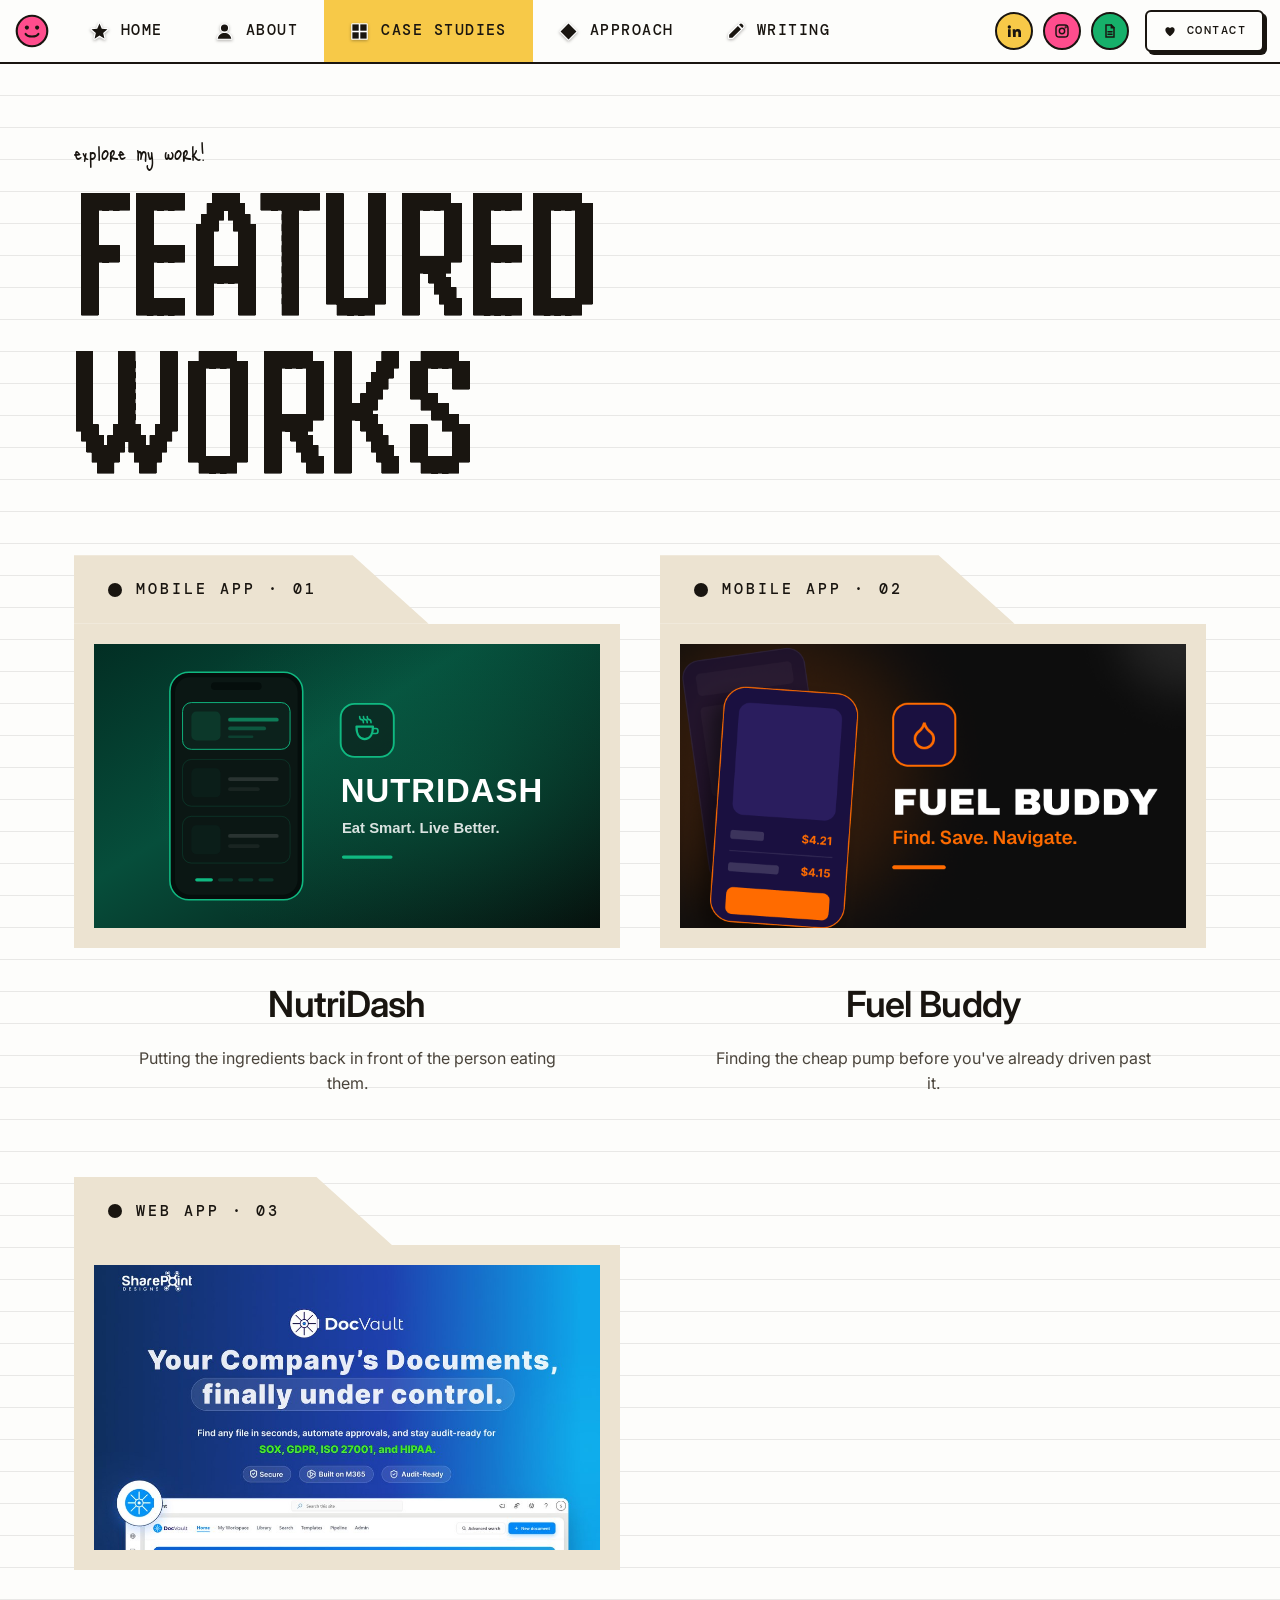
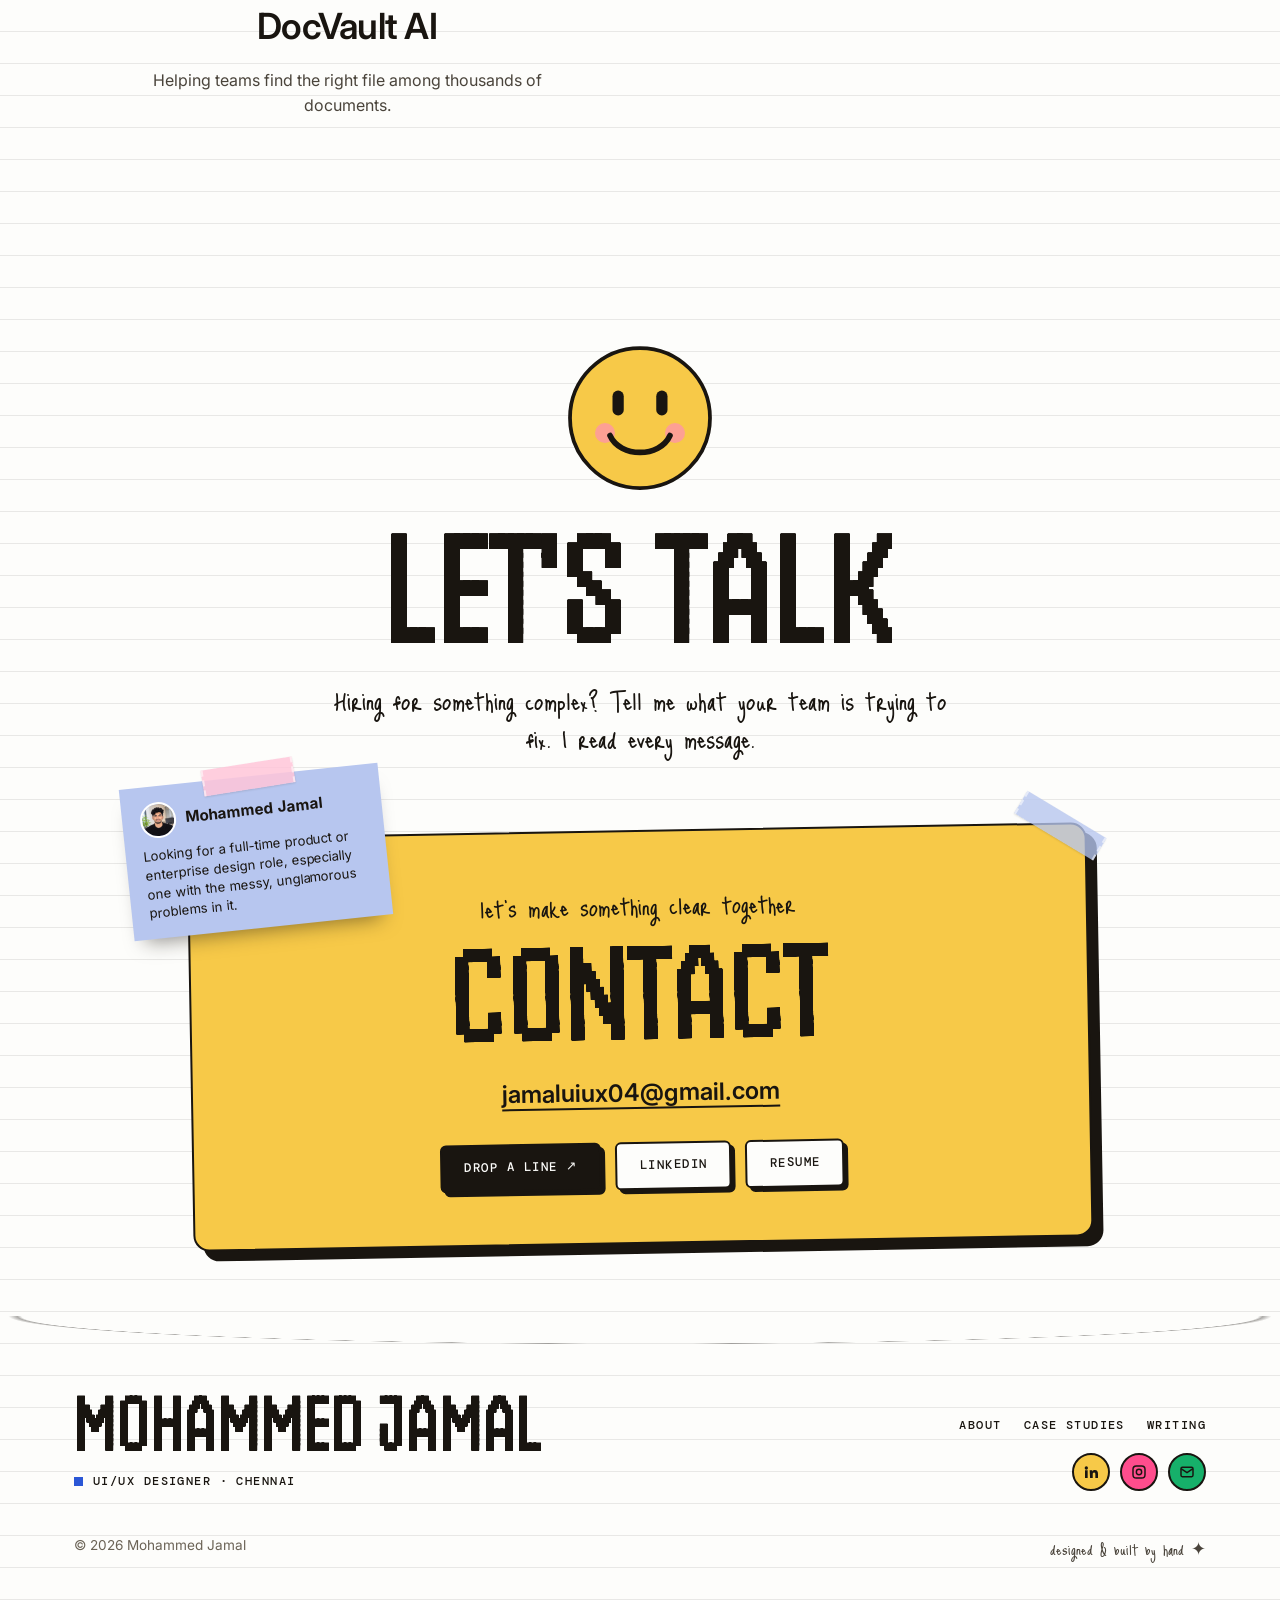
==== commit 03b16773: "Swap in the new headshot Co-Authored-By: Claude Opus 5.5 <noreply@anthropic.com>" ====
--- a/case-studies.html
+++ b/case-studies.html
@@ -9,7 +9,7 @@
     <link rel="preconnect" href="https://fonts.googleapis.com">
     <link rel="preconnect" href="https://fonts.gstatic.com" crossorigin>
     <link href="https://fonts.googleapis.com/css2?family=Inter:wght@400;500;600;700&family=Just+Me+Again+Down+Here&family=Handjet:wght@100..900&family=DM+Mono:wght@400;500&display=swap" rel="stylesheet">
-    <link rel="stylesheet" href="css/crayon.css?v=20">
+    <link rel="stylesheet" href="css/crayon.css?v=44">
 </head>
 <body>
     <a href="#main" class="skip">Skip to content</a>
@@ -102,7 +102,7 @@
                 <div class="contact-stage">
                     <div class="me-card rv">
                         <span class="tape tc pink"></span>
-                        <div class="who"><img src="assets/profile.jpg" alt="" width="36" height="36">Mohammed Jamal</div>
+                        <div class="who"><img src="assets/profile.jpg?v=2" alt="" width="36" height="36">Mohammed Jamal</div>
                         <p>Looking for a full-time product or enterprise design role, especially one with the messy, unglamorous problems in it.</p>
                     </div>
                     <div class="big-card">
@@ -148,6 +148,6 @@
         </div>
     </footer>
 
-    <script src="js/crayon.js?v=20"></script>
+    <script src="js/crayon.js?v=44"></script>
 </body>
 </html>
--- a/css/crayon.css
+++ b/css/crayon.css
@@ -776,3 +776,27 @@
     .cs-tab { padding: 16px 84px 16px 22px; font-size: .78rem; clip-path: polygon(0 0, calc(100% - 56px) 0, 100% 100%, 0 100%); }
     .cs-frame { padding: 12px; }
 }
+
+/* ========================================
+   Hero load-in (crayon.js tags pieces with data-in and a --d delay)
+   ======================================== */
+.hero-wait [data-in] { opacity: 0; }
+.hero-name .ch, .hero-line .w { display: inline-block; }
+.hero-go [data-in="up"] { animation: in-up .6s var(--ease) var(--d) both; }
+.hero-go [data-in="pop"] { animation: in-pop .55s var(--ease) var(--d) both; }
+.hero-go [data-in="rise"] { animation: in-rise .55s var(--ease) var(--d) both; }
+.hero-go .spin-icon[data-in="rise"] { animation: in-rise .55s var(--ease) var(--d) both, spin 9s linear infinite; }
+.hero-go [data-in="drop-sm"] { animation: in-drop-sm .7s var(--ease) var(--d) both; }
+.hero-go [data-in="drop-md"] { animation: in-drop-md .7s var(--ease) var(--d) both; }
+.hero-go [data-in="drop-lg"] { animation: in-drop-lg .7s var(--ease) var(--d) both; }
+/* Keep the idle motion going once each piece has landed */
+.hero-go .name-stage .s1[data-in] { animation: in-drop-sm .7s var(--ease) var(--d) both, bob 5s ease-in-out calc(var(--d) + .7s) infinite; }
+.hero-go .name-stage .s2[data-in] { animation: in-drop-sm-r .7s var(--ease) var(--d) both, bob 5s ease-in-out calc(var(--d) + .7s) infinite; }
+.hero-go .avatar[data-in] { animation: in-up .6s var(--ease) var(--d) both, float 6s ease-in-out calc(var(--d) + .6s) infinite; }
+@keyframes in-up { from { opacity: 0; translate: 0 28px; } to { opacity: 1; translate: 0 0; } }
+@keyframes in-pop { from { opacity: 0; scale: .55; } to { opacity: 1; scale: 1; } }
+@keyframes in-rise { from { opacity: 0; translate: 0 .6em; } to { opacity: 1; translate: 0 0; } }
+@keyframes in-drop-sm { from { opacity: 0; translate: 0 -28px; rotate: -6deg; } to { opacity: 1; translate: 0 0; rotate: 0deg; } }
+@keyframes in-drop-sm-r { from { opacity: 0; translate: 0 -28px; rotate: 6deg; } to { opacity: 1; translate: 0 0; rotate: 0deg; } }
+@keyframes in-drop-md { from { opacity: 0; translate: 0 -90px; rotate: -5deg; } to { opacity: 1; translate: 0 0; rotate: 0deg; } }
+@keyframes in-drop-lg { from { opacity: 0; translate: 0 -140px; rotate: -7deg; } to { opacity: 1; translate: 0 0; rotate: 0deg; } }
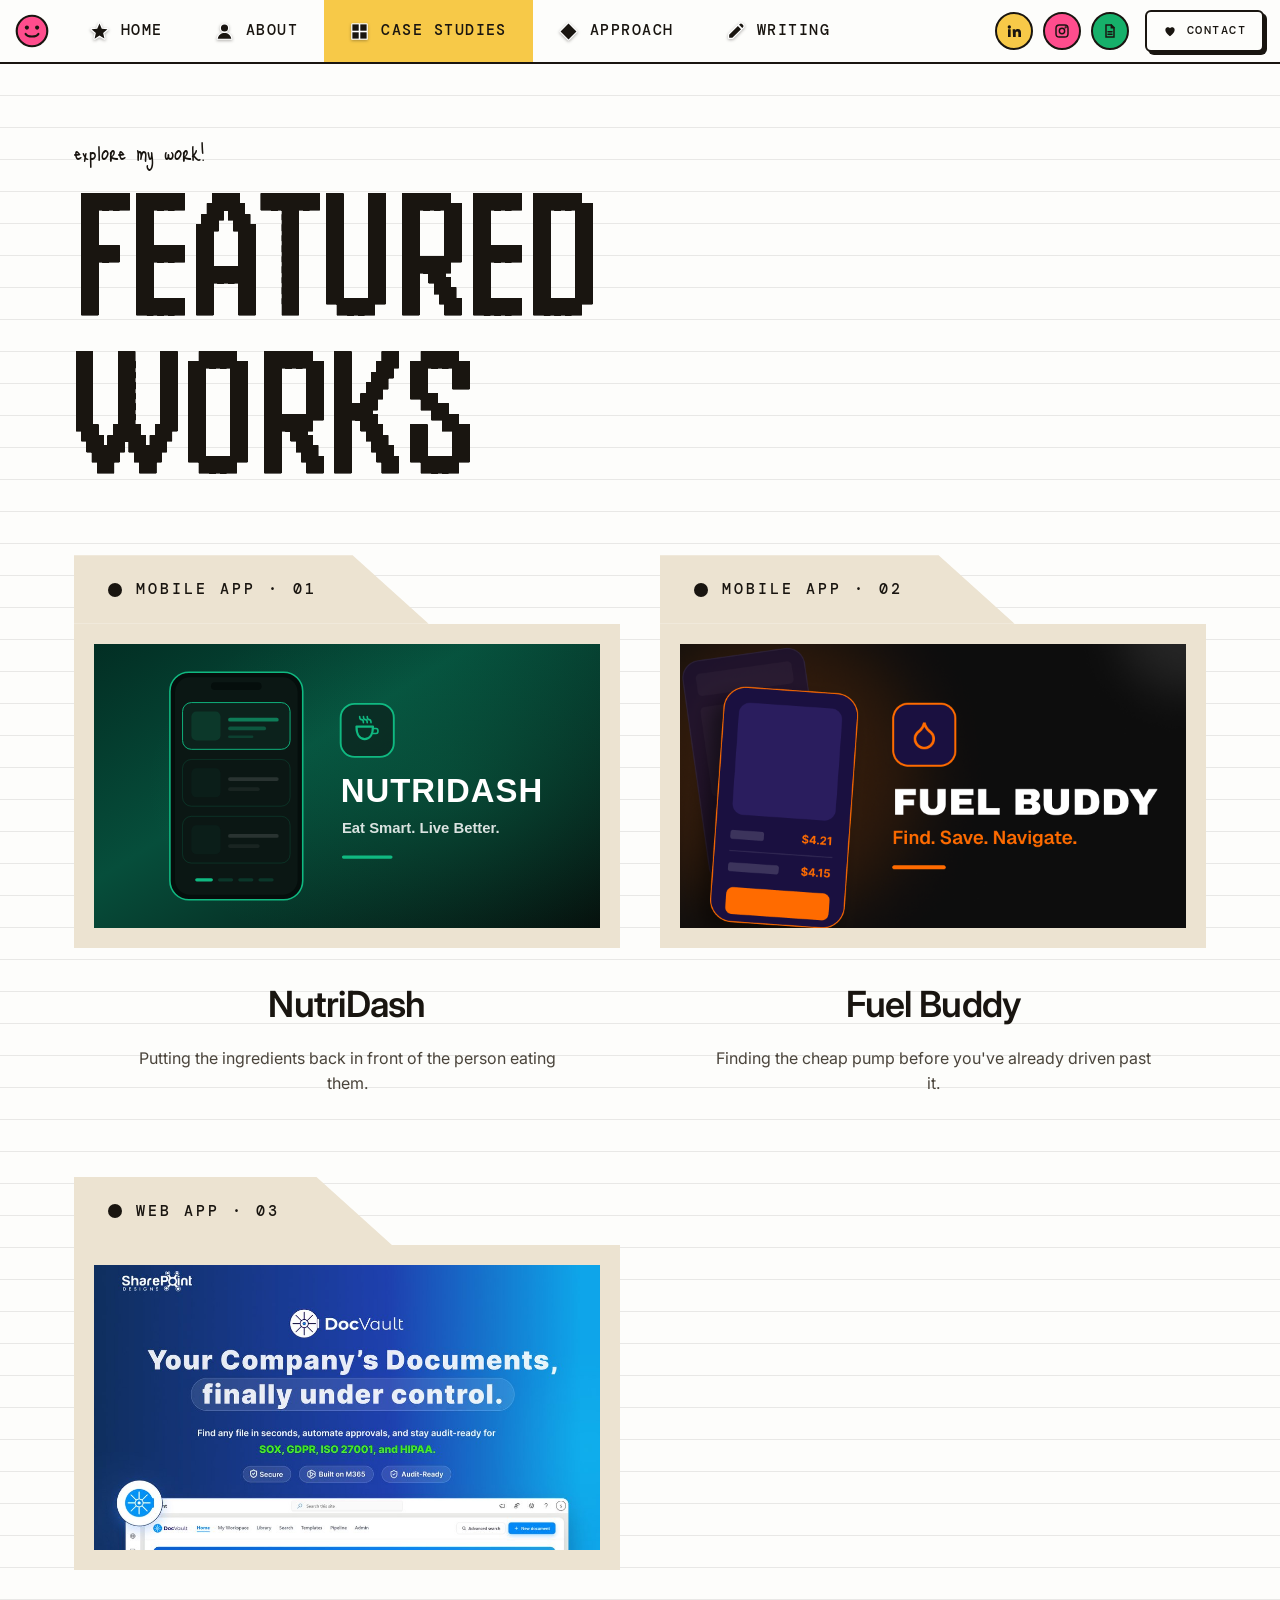
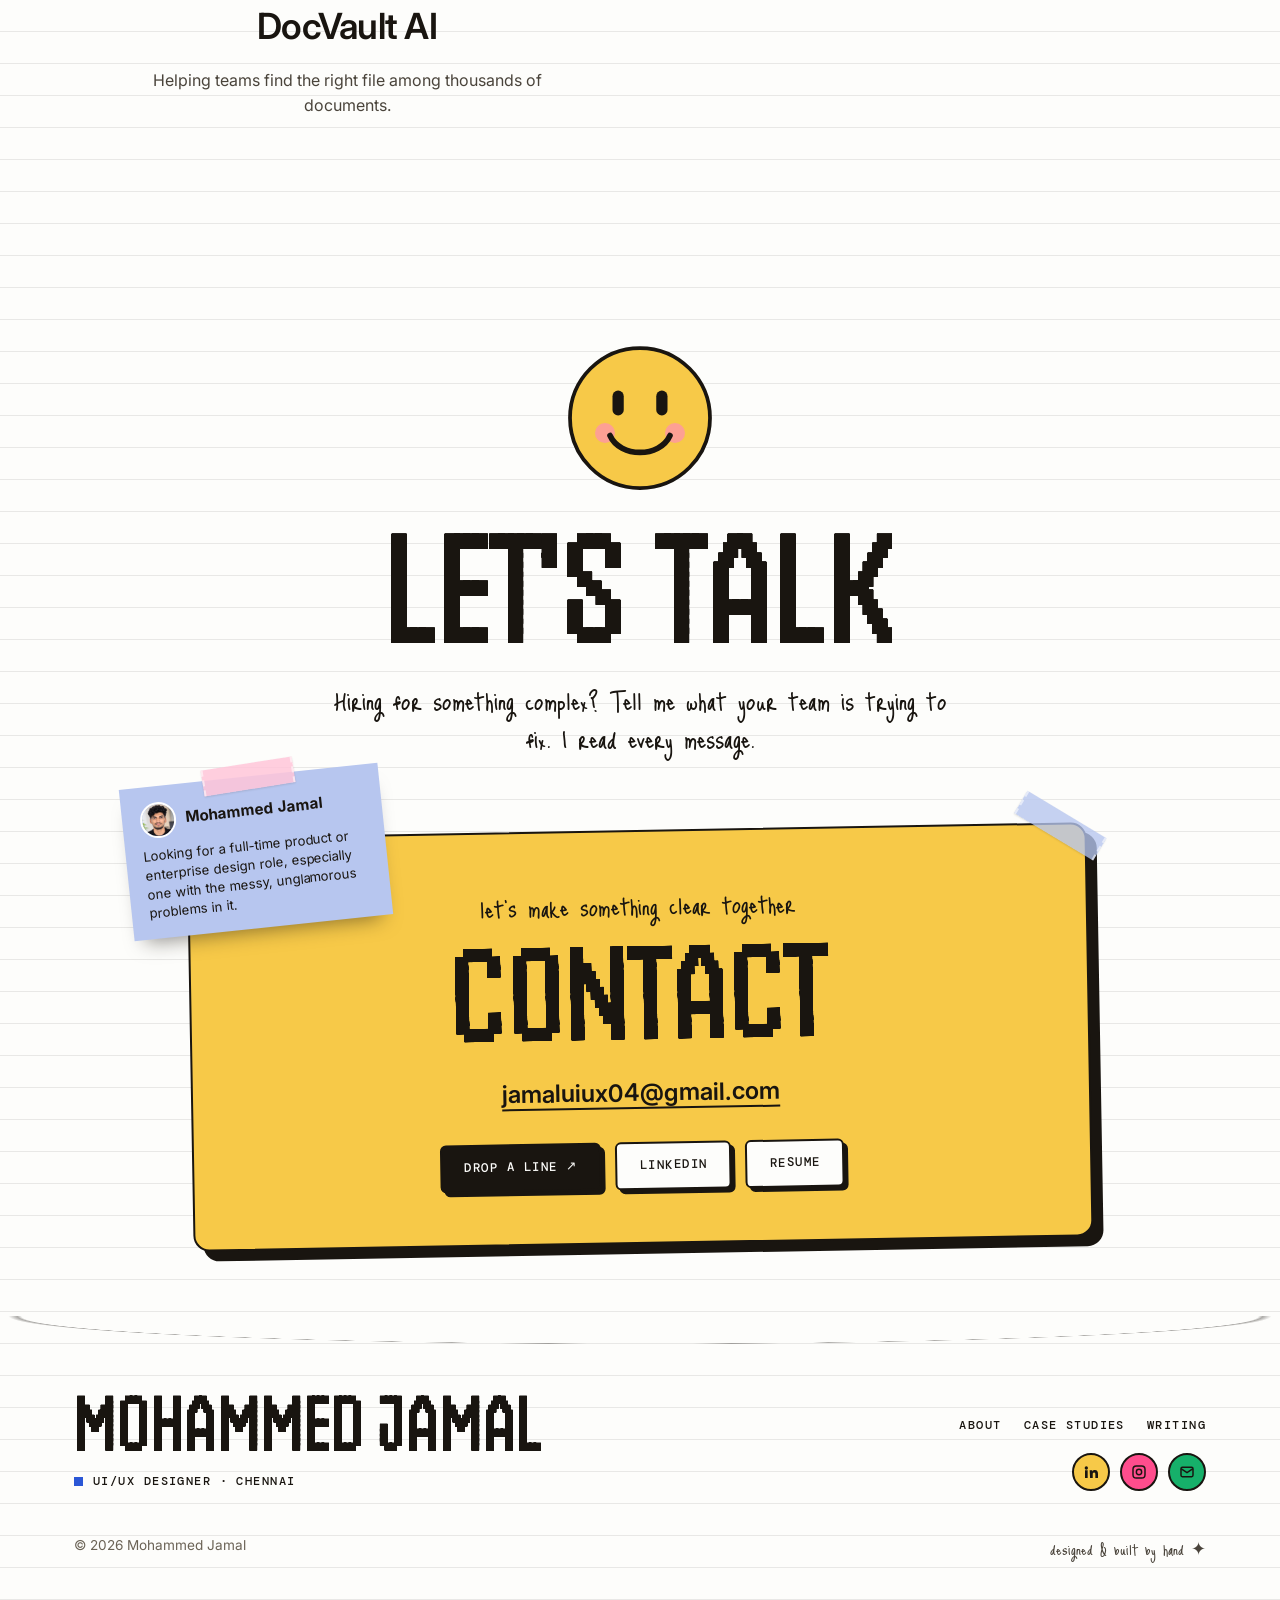
==== commit 4ec05831: "Crop the headshot tight so it stays sharp in the small circles Co-Authored-By: Claude Opus 5.5 <nore" ====
--- a/case-studies.html
+++ b/case-studies.html
@@ -102,7 +102,7 @@
                 <div class="contact-stage">
                     <div class="me-card rv">
                         <span class="tape tc pink"></span>
-                        <div class="who"><img src="assets/profile.jpg?v=2" alt="" width="36" height="36">Mohammed Jamal</div>
+                        <div class="who"><img src="assets/profile.jpg?v=3" alt="" width="36" height="36">Mohammed Jamal</div>
                         <p>Looking for a full-time product or enterprise design role, especially one with the messy, unglamorous problems in it.</p>
                     </div>
                     <div class="big-card">
